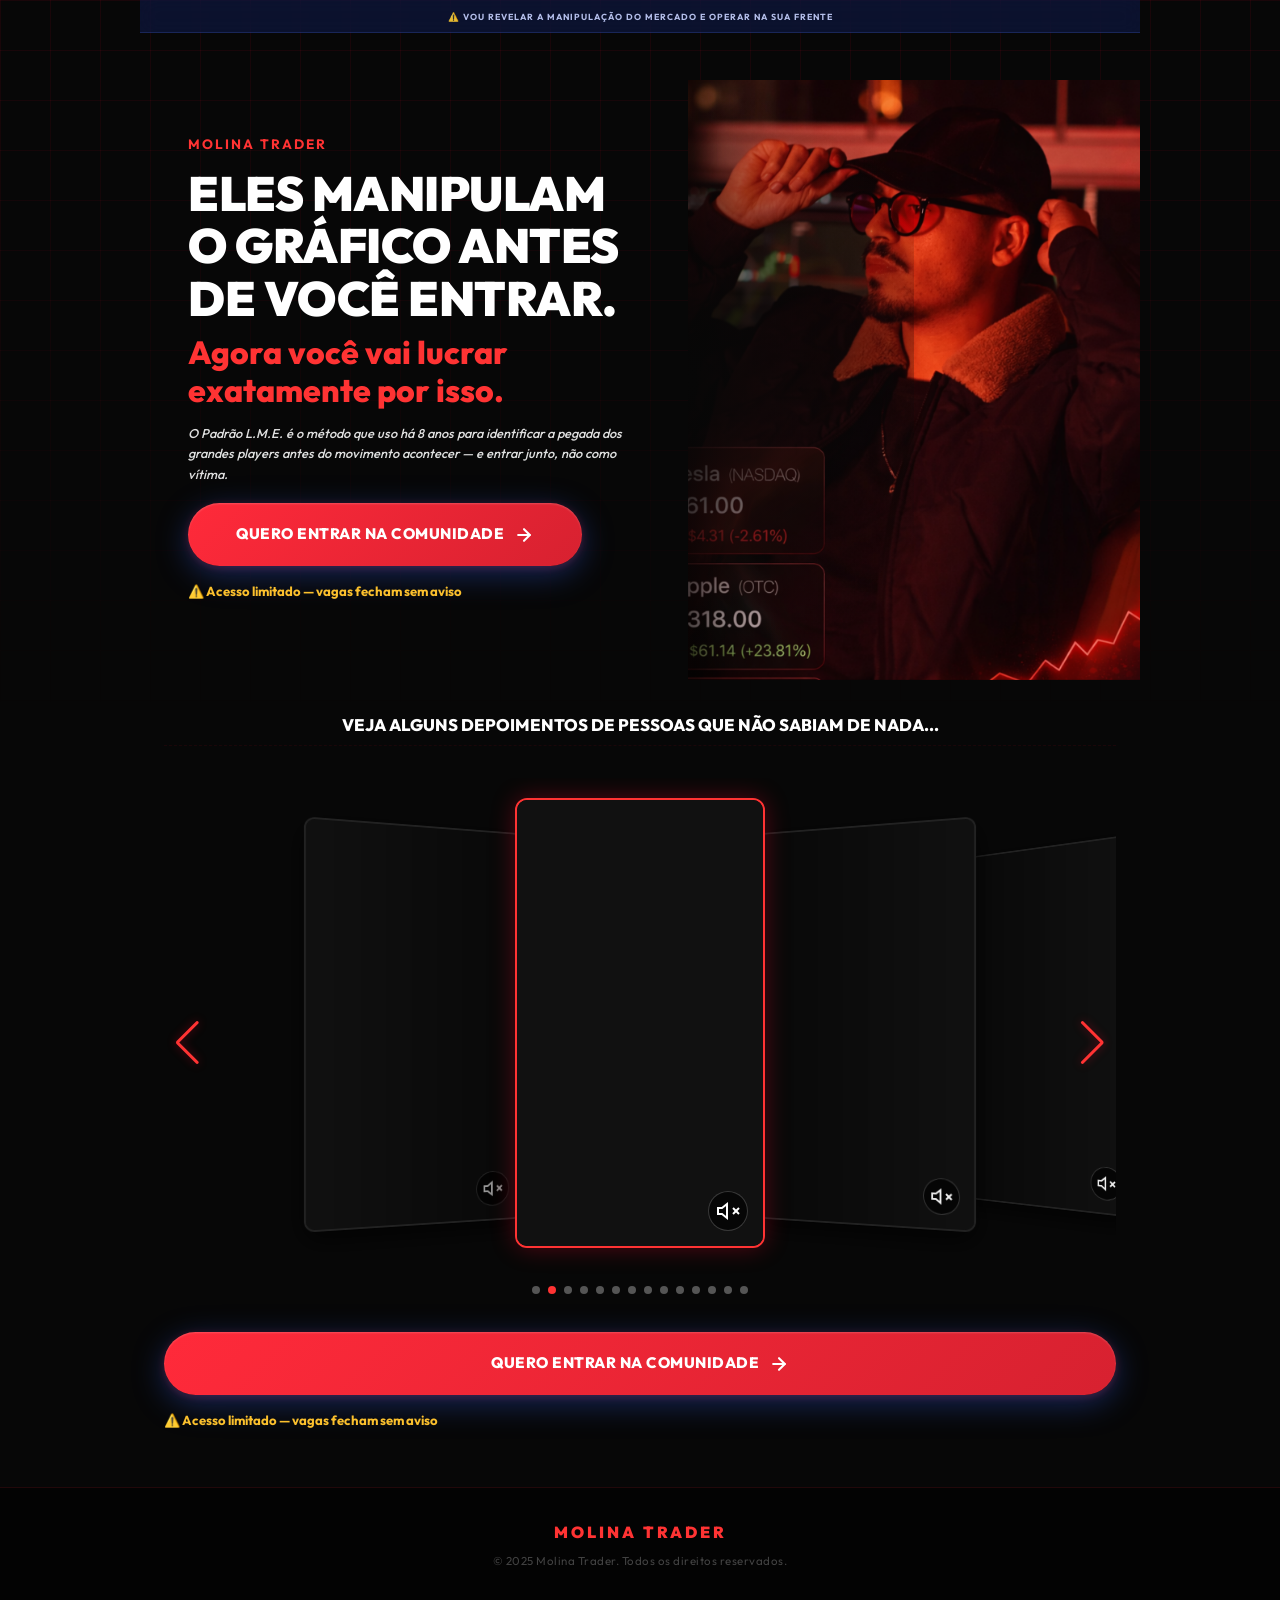
==== comunidade/index.html @ b3fad376 "enviando" ====
<!DOCTYPE html>
<html lang="pt-BR">

<head>
    <meta charset="UTF-8">
    <meta name="viewport" content="width=device-width, initial-scale=1.0">
    <title>Molina Trader | Entrar no Grupo</title>
    <meta name="description"
        content="Eles manipulam o gráfico antes de você entrar. Agora você vai lucrar exatamente por isso.">
    <link rel="preconnect" href="https://fonts.googleapis.com">
    <link rel="preconnect" href="https://fonts.gstatic.com" crossorigin>
    <link href="https://fonts.googleapis.com/css2?family=Outfit:wght@400;600;700;800;900&display=swap" rel="stylesheet">
    <link rel="stylesheet" href="https://cdn.jsdelivr.net/npm/swiper@11/swiper-bundle.min.css" />
    <link rel="stylesheet" href="styles.css">
    <script src="https://track4you.app/a15ea91f-e1c1-4684-bb94-89b9b5573fad.js" defer></script>
</head>

<body>
    <!-- Background Grid -->
    <div class="background-grid"></div>

    <!-- Main Content wrapper -->
    <main class="content-wrapper">
        <!-- Hero Section -->
        <section class="hero-section" id="hero">
            <div class="top-warning">
                <span class="warning-icon">⚠️</span> VOU REVELAR A MANIPULAÇÃO DO MERCADO E OPERAR NA SUA FRENTE
            </div>

            <div class="hero-visual">
                <div class="hero-image-container">
                    <!-- Default mobile image, optionally handled in CSS for desktop -->
                </div>
            </div>

            <div class="hero-content">
                <div class="author-label">MOLINA TRADER</div>
                <h1 class="main-title">ELES MANIPULAM O GRÁFICO ANTES DE VOCÊ ENTRAR.</h1>
                <h2 class="sub-title">Agora você vai lucrar exatamente por isso.</h2>
                <p class="description">
                    O Padrão L.M.E. é o método que uso há 8 anos para identificar a pegada dos grandes players antes do
                    movimento acontecer — e entrar junto, não como vítima.
                </p>

                <a href="https://t.me/+iu4XMEVn54EzMmQx" target="_blank" rel="noopener noreferrer" class="btn-primary"
                    id="cta-hero">
                    QUERO ENTRAR NA COMUNIDADE
                    <svg class="arrow-icon" width="20" height="20" viewBox="0 0 24 24" fill="none" stroke="currentColor"
                        stroke-width="2.5" stroke-linecap="round" stroke-linejoin="round">
                        <line x1="5" y1="12" x2="19" y2="12"></line>
                        <polyline points="12 5 19 12 12 19"></polyline>
                    </svg>
                </a>

                <div class="bottom-warning">
                    <span class="warning-icon yellow">⚠️</span> Acesso limitado — vagas fecham sem aviso
                </div>
            </div>
        </section>

        <!-- Social Proof Section -->
        <section class="social-proof-section" id="provas-sociais">
            <h2 class="section-title"> VEJA ALGUNS DEPOIMENTOS DE PESSOAS QUE NÃO SABIAM DE NADA... </h2>
            <div class="swiper videoSwiper">
                <div class="swiper-wrapper">
                    <!-- Video 1 -->
                    <div class="swiper-slide video-slide">
                        <video class="carousel-video" src="provas sociais/WhatsApp Video 2025-12-23 at 18.37.36.mp4"
                            loop playsinline muted></video>
                        <button class="toggle-play-btn"></button>
                        <button class="toggle-mute-btn" title="Ativar Som">
                            <svg viewBox="0 0 24 24" width="24" height="24" stroke="currentColor" stroke-width="2"
                                fill="none">
                                <polygon points="11 5 6 9 2 9 2 15 6 15 11 19 11 5"></polygon>
                                <line x1="23" y1="9" x2="17" y2="15"></line>
                                <line x1="17" y1="9" x2="23" y2="15"></line>
                            </svg>
                        </button>
                    </div>
                    <!-- Video 2 -->
                    <div class="swiper-slide video-slide">
                        <video class="carousel-video" src="provas sociais/WhatsApp Video 2025-12-23 at 18.37.40.mp4"
                            loop playsinline muted></video>
                        <button class="toggle-play-btn"></button>
                        <button class="toggle-mute-btn" title="Ativar Som">
                            <svg viewBox="0 0 24 24" width="24" height="24" stroke="currentColor" stroke-width="2"
                                fill="none">
                                <polygon points="11 5 6 9 2 9 2 15 6 15 11 19 11 5"></polygon>
                                <line x1="23" y1="9" x2="17" y2="15"></line>
                                <line x1="17" y1="9" x2="23" y2="15"></line>
                            </svg>
                        </button>
                    </div>
                    <!-- Video 3 -->
                    <div class="swiper-slide video-slide">
                        <video class="carousel-video" src="provas sociais/WhatsApp Video 2025-12-23 at 18.37.53.mp4"
                            loop playsinline muted></video>
                        <button class="toggle-play-btn"></button>
                        <button class="toggle-mute-btn" title="Ativar Som">
                            <svg viewBox="0 0 24 24" width="24" height="24" stroke="currentColor" stroke-width="2"
                                fill="none">
                                <polygon points="11 5 6 9 2 9 2 15 6 15 11 19 11 5"></polygon>
                                <line x1="23" y1="9" x2="17" y2="15"></line>
                                <line x1="17" y1="9" x2="23" y2="15"></line>
                            </svg>
                        </button>
                    </div>
                    <!-- Video 4 -->
                    <div class="swiper-slide video-slide">
                        <video class="carousel-video" src="provas sociais/WhatsApp Video 2025-12-23 at 18.37.58.mp4"
                            loop playsinline muted></video>
                        <button class="toggle-play-btn"></button>
                        <button class="toggle-mute-btn" title="Ativar Som">
                            <svg viewBox="0 0 24 24" width="24" height="24" stroke="currentColor" stroke-width="2"
                                fill="none">
                                <polygon points="11 5 6 9 2 9 2 15 6 15 11 19 11 5"></polygon>
                                <line x1="23" y1="9" x2="17" y2="15"></line>
                                <line x1="17" y1="9" x2="23" y2="15"></line>
                            </svg>
                        </button>
                    </div>
                    <!-- Video 5 -->
                    <div class="swiper-slide video-slide">
                        <video class="carousel-video" src="provas sociais/WhatsApp Video 2025-12-23 at 18.38.14.mp4"
                            loop playsinline muted></video>
                        <button class="toggle-play-btn"></button>
                        <button class="toggle-mute-btn" title="Ativar Som">
                            <svg viewBox="0 0 24 24" width="24" height="24" stroke="currentColor" stroke-width="2"
                                fill="none">
                                <polygon points="11 5 6 9 2 9 2 15 6 15 11 19 11 5"></polygon>
                                <line x1="23" y1="9" x2="17" y2="15"></line>
                                <line x1="17" y1="9" x2="23" y2="15"></line>
                            </svg>
                        </button>
                    </div>
                    <!-- Video 6 -->
                    <div class="swiper-slide video-slide">
                        <video class="carousel-video" src="provas sociais/9deb6832-dfa4-4307-801d-b0f5f40cfdae.MP4" loop
                            playsinline muted></video>
                        <button class="toggle-play-btn"></button>
                        <button class="toggle-mute-btn" title="Ativar Som">
                            <svg viewBox="0 0 24 24" width="24" height="24" stroke="currentColor" stroke-width="2"
                                fill="none">
                                <polygon points="11 5 6 9 2 9 2 15 6 15 11 19 11 5"></polygon>
                                <line x1="23" y1="9" x2="17" y2="15"></line>
                                <line x1="17" y1="9" x2="23" y2="15"></line>
                            </svg>
                        </button>
                    </div>
                    <!-- Video 7 -->
                    <div class="swiper-slide video-slide">
                        <video class="carousel-video" src="provas sociais/a2c1f6de-1abf-4c93-888f-b2d76499a7e7.MP4" loop
                            playsinline muted></video>
                        <button class="toggle-play-btn"></button>
                        <button class="toggle-mute-btn" title="Ativar Som">
                            <svg viewBox="0 0 24 24" width="24" height="24" stroke="currentColor" stroke-width="2"
                                fill="none">
                                <polygon points="11 5 6 9 2 9 2 15 6 15 11 19 11 5"></polygon>
                                <line x1="23" y1="9" x2="17" y2="15"></line>
                                <line x1="17" y1="9" x2="23" y2="15"></line>
                            </svg>
                        </button>
                    </div>
                    <!-- Video 8 -->
                    <div class="swiper-slide video-slide">
                        <video class="carousel-video" src="provas sociais/c808dd6e-1a49-4759-9541-75caa56fa1a2.MP4" loop
                            playsinline muted></video>
                        <button class="toggle-play-btn"></button>
                        <button class="toggle-mute-btn" title="Ativar Som">
                            <svg viewBox="0 0 24 24" width="24" height="24" stroke="currentColor" stroke-width="2"
                                fill="none">
                                <polygon points="11 5 6 9 2 9 2 15 6 15 11 19 11 5"></polygon>
                                <line x1="23" y1="9" x2="17" y2="15"></line>
                                <line x1="17" y1="9" x2="23" y2="15"></line>
                            </svg>
                        </button>
                    </div>
                    <!-- Video 9 -->
                    <div class="swiper-slide video-slide">
                        <video class="carousel-video" src="provas sociais/c743a780-8cde-44e6-95da-b4025b994ba2.MP4" loop
                            playsinline muted></video>
                        <button class="toggle-play-btn"></button>
                        <button class="toggle-mute-btn" title="Ativar Som">
                            <svg viewBox="0 0 24 24" width="24" height="24" stroke="currentColor" stroke-width="2"
                                fill="none">
                                <polygon points="11 5 6 9 2 9 2 15 6 15 11 19 11 5"></polygon>
                                <line x1="23" y1="9" x2="17" y2="15"></line>
                                <line x1="17" y1="9" x2="23" y2="15"></line>
                            </svg>
                        </button>
                    </div>
                    <!-- Video 10 -->
                    <div class="swiper-slide video-slide">
                        <video class="carousel-video" src="provas sociais/31ff4229-380f-4e78-8a92-453aa881a960.MP4" loop
                            playsinline muted></video>
                        <button class="toggle-play-btn"></button>
                        <button class="toggle-mute-btn" title="Ativar Som">
                            <svg viewBox="0 0 24 24" width="24" height="24" stroke="currentColor" stroke-width="2"
                                fill="none">
                                <polygon points="11 5 6 9 2 9 2 15 6 15 11 19 11 5"></polygon>
                                <line x1="23" y1="9" x2="17" y2="15"></line>
                                <line x1="17" y1="9" x2="23" y2="15"></line>
                            </svg>
                        </button>
                    </div>
                    <!-- Video 11 -->
                    <div class="swiper-slide video-slide">
                        <video class="carousel-video" src="provas sociais/4e7e7959-cfa0-45d1-84d2-2af8ff0594d5.MP4" loop
                            playsinline muted></video>
                        <button class="toggle-play-btn"></button>
                        <button class="toggle-mute-btn" title="Ativar Som">
                            <svg viewBox="0 0 24 24" width="24" height="24" stroke="currentColor" stroke-width="2"
                                fill="none">
                                <polygon points="11 5 6 9 2 9 2 15 6 15 11 19 11 5"></polygon>
                                <line x1="23" y1="9" x2="17" y2="15"></line>
                                <line x1="17" y1="9" x2="23" y2="15"></line>
                            </svg>
                        </button>
                    </div>
                    <!-- Video 12 -->
                    <div class="swiper-slide video-slide">
                        <video class="carousel-video" src="provas sociais/f38eae27-9270-43e5-9393-1ef2b400479a.MP4" loop
                            playsinline muted></video>
                        <button class="toggle-play-btn"></button>
                        <button class="toggle-mute-btn" title="Ativar Som">
                            <svg viewBox="0 0 24 24" width="24" height="24" stroke="currentColor" stroke-width="2"
                                fill="none">
                                <polygon points="11 5 6 9 2 9 2 15 6 15 11 19 11 5"></polygon>
                                <line x1="23" y1="9" x2="17" y2="15"></line>
                                <line x1="17" y1="9" x2="23" y2="15"></line>
                            </svg>
                        </button>
                    </div>
                    <!-- Video 13 -->
                    <div class="swiper-slide video-slide">
                        <video class="carousel-video" src="provas sociais/4973358182927732622.MP4" loop playsinline
                            muted></video>
                        <button class="toggle-play-btn"></button>
                        <button class="toggle-mute-btn" title="Ativar Som">
                            <svg viewBox="0 0 24 24" width="24" height="24" stroke="currentColor" stroke-width="2"
                                fill="none">
                                <polygon points="11 5 6 9 2 9 2 15 6 15 11 19 11 5"></polygon>
                                <line x1="23" y1="9" x2="17" y2="15"></line>
                                <line x1="17" y1="9" x2="23" y2="15"></line>
                            </svg>
                        </button>
                    </div>
                    <!-- Video 14 -->
                    <div class="swiper-slide video-slide">
                        <video class="carousel-video"
                            src="provas sociais/Veja oque eles estão falando... Alunos Método Legado Árabe.mp4" loop
                            playsinline muted></video>
                        <button class="toggle-play-btn"></button>
                        <button class="toggle-mute-btn" title="Ativar Som">
                            <svg viewBox="0 0 24 24" width="24" height="24" stroke="currentColor" stroke-width="2"
                                fill="none">
                                <polygon points="11 5 6 9 2 9 2 15 6 15 11 19 11 5"></polygon>
                                <line x1="23" y1="9" x2="17" y2="15"></line>
                                <line x1="17" y1="9" x2="23" y2="15"></line>
                            </svg>
                        </button>
                    </div>
                </div>
                <!-- Controls -->
                <div class="swiper-pagination"></div>
                <div class="swiper-button-prev"></div>
                <div class="swiper-button-next"></div>
            </div>

            <div class="cta-bottom">
                <a href="https://t.me/+iu4XMEVn54EzMmQx" target="_blank" rel="noopener noreferrer"
                    class="btn-primary pulse-anim" id="cta-bottom">
                    QUERO ENTRAR NA COMUNIDADE
                    <svg class="arrow-icon" width="20" height="20" viewBox="0 0 24 24" fill="none" stroke="currentColor"
                        stroke-width="2.5" stroke-linecap="round" stroke-linejoin="round">
                        <line x1="5" y1="12" x2="19" y2="12"></line>
                        <polyline points="12 5 19 12 12 19"></polyline>
                    </svg>
                </a>
                <div class="bottom-warning">
                    <span class="warning-icon yellow">⚠️</span> Acesso limitado — vagas fecham sem aviso
                </div>
            </div>
        </section>
    </main>

    <!-- Footer -->
    <footer class="site-footer">
        <div class="footer-inner">
            <div class="footer-brand">MOLINA TRADER</div>
            <p class="footer-copy">&copy; 2025 Molina Trader. Todos os direitos reservados.</p>
        </div>
    </footer>

    <script src="https://cdn.jsdelivr.net/npm/swiper@11/swiper-bundle.min.js"></script>
    <script src="main.js"></script>
</body>

</html>
---- comunidade/styles.css ----
/* ================================================
   MOLINA TRADER — styles.css
   Fonte única: Outfit | Design premium dark
   ================================================ */

:root {
    --bg-dark: #070707;
    --red-brand: #ff3333;
    --red-button: #ff2a3a;
    --red-button-hover: #ff0f22;
    --text-color: #d8d8d8;
    --highlight: #ffffff;
    --yellow-warning: #fbc02d;
    --grid-line: rgba(255, 0, 43, 0.08);

    /* Fonte única — Outfit */
    --font-main: 'Outfit', sans-serif;

    font-size: 16px;
}

* {
    margin: 0;
    padding: 0;
    box-sizing: border-box;
}

body {
    background-color: var(--bg-dark);
    font-family: var(--font-main);
    color: var(--text-color);
    line-height: 1.5;
    overflow-x: hidden;
    position: relative;
    min-height: 100vh;
}

/* ── Background grid ── */
.background-grid {
    position: fixed;
    top: 0;
    left: 0;
    width: 100%;
    height: 100vh;
    z-index: -3;
    pointer-events: none;
    background-size: 50px 50px;
    background-image:
        linear-gradient(to right, var(--grid-line) 1px, transparent 1px),
        linear-gradient(to bottom, var(--grid-line) 1px, transparent 1px);
    mask-image: linear-gradient(to bottom, black 0%, transparent 80%);
    -webkit-mask-image: linear-gradient(to bottom, black 0%, transparent 80%);
}

.content-wrapper {
    width: 100%;
    max-width: 600px;
    margin: 0 auto;
    padding: 0;
    position: relative;
    display: flex;
    flex-direction: column;
}

/* ─────────────────────────────────────────
   HERO SECTION
───────────────────────────────────────── */
.hero-section {
    position: relative;
    display: flex;
    flex-direction: column;
    align-items: center;
    text-align: center;
    width: 100%;
}

/* ── Top Warning — Glassmorphism ── */
.top-warning {
    width: 100%;
    text-align: center;
    padding: 0.6rem 1rem;
    font-family: var(--font-main);
    font-weight: 700;
    font-size: 0.55rem;
    letter-spacing: 1px;
    color: rgba(200, 210, 255, 0.9);
    text-transform: uppercase;
    z-index: 10;
    position: relative;

    /* Glassmorphism */
    background: rgba(20, 40, 120, 0.35);
    backdrop-filter: blur(10px);
    -webkit-backdrop-filter: blur(10px);
    border-bottom: 1px solid rgba(80, 120, 255, 0.2);
}

.hero-visual {
    width: 100%;
    height: 400px;
    position: relative;
    margin-top: -3rem;
    z-index: 1;
}

.hero-image-container {
    width: 100%;
    height: 100%;
    background-image: url('hero.png');
    background-size: cover;
    background-position: top center;
    background-repeat: no-repeat;
    position: absolute;
    top: 0;
    left: 0;
}

.hero-image-container::after {
    content: '';
    position: absolute;
    bottom: -1px; left: 0; right: 0;
    height: 80%;
    background: linear-gradient(to bottom, transparent 0%, var(--bg-dark) 100%);
}

.hero-content {
    position: relative;
    z-index: 2;
    padding: 0 1.5rem;
    margin-top: -12rem;
    display: flex;
    flex-direction: column;
    align-items: stretch;
    text-align: left;
}

.author-label {
    font-family: var(--font-main);
    font-weight: 700;
    color: var(--red-brand);
    font-size: 0.85rem;
    letter-spacing: 2px;
    margin-bottom: 0.75rem;
    text-transform: uppercase;
}

.main-title {
    font-family: var(--font-main);
    font-size: 1.5rem;
    font-weight: 900;
    line-height: 1.1;
    color: var(--highlight);
    margin-bottom: 0.5rem;
    letter-spacing: -0.5px;
}

.sub-title {
    font-family: var(--font-main);
    font-size: 1.4rem;
    font-weight: 800;
    color: var(--red-brand);
    margin-bottom: 0.8rem;
    line-height: 1.2;
}

.description {
    font-family: var(--font-main);
    font-size: 0.8rem;
    font-weight: 500;
    font-style: italic;
    color: #dfdfdf;
    line-height: 1.6;
    margin-bottom: 1.2rem;
}

/* ─────────────────────────────────────────
   CTA BUTTON — Idêntico em todo o site
───────────────────────────────────────── */
.btn-primary {
    display: flex;
    align-items: center;
    justify-content: center;
    gap: 10px;
    background: linear-gradient(135deg, #ff2a3a, #d72130);
    color: #fff;
    padding: 1.1rem 1.5rem;
    border-radius: 50px;
    font-family: var(--font-main);
    font-weight: 800;
    font-size: 0.88rem;
    letter-spacing: 0.5px;
    text-decoration: none;
    text-transform: uppercase;
    /* Sombra azul vitrificada */
    box-shadow:
        0 8px 32px rgba(50, 100, 255, 0.35),
        0 2px 8px rgba(255, 42, 58, 0.25),
        inset 0 1px 2px rgba(255, 255, 255, 0.18);
    transition: all 0.3s ease;
    border: none;
    cursor: pointer;
    margin-bottom: 1rem;
}

.btn-primary:hover {
    box-shadow:
        0 12px 40px rgba(50, 100, 255, 0.5),
        0 4px 16px rgba(255, 42, 58, 0.4),
        inset 0 1px 2px rgba(255, 255, 255, 0.18);
    transform: translateY(-2px);
}

.arrow-icon {
    flex-shrink: 0;
}

/* ── Aviso de urgência ── */
.bottom-warning {
    font-family: var(--font-main);
    font-size: 0.82rem;
    font-weight: 700;
    color: var(--yellow-warning);
    text-align: center;
    margin-bottom: 1.5rem;
}

.warning-icon.yellow {
    color: var(--yellow-warning);
}

/* ─────────────────────────────────────────
   SOCIAL PROOF SECTION
───────────────────────────────────────── */
.social-proof-section {
    padding: 2rem 1.5rem 2rem;
}

.section-title {
    font-family: var(--font-main);
    font-size: 1.05rem;
    font-weight: 800;
    text-align: center;
    margin-bottom: 2rem;
    color: var(--highlight);
    border-bottom: 1px dashed var(--grid-line);
    display: inline-block;
    padding-bottom: 0.5rem;
    width: 100%;
}

/* ── Swiper Video Carousel ── */
.videoSwiper {
    width: 100%;
    padding-top: 20px;
    padding-bottom: 60px;
    margin-bottom: 1.5rem;
}

.video-slide {
    background-position: center;
    background-size: cover;
    width: 250px;
    height: 450px;
    border-radius: 12px;
    overflow: hidden;
    position: relative;
    box-shadow: 0 10px 30px rgba(0,0,0,0.8);
    border: 2px solid #222;
    transition: border-color 0.3s, box-shadow 0.3s;
}

.swiper-slide-active {
    border-color: var(--red-brand);
    box-shadow: 0 0 25px rgba(255, 0, 43, 0.3);
}

.carousel-video {
    width: 100%;
    height: 100%;
    object-fit: cover;
    background: #111;
}

.toggle-play-btn {
    position: absolute;
    top: 50%;
    left: 50%;
    transform: translate(-50%, -50%);
    width: 60px;
    height: 60px;
    border-radius: 50%;
    background: rgba(0, 0, 0, 0.5);
    border: 2px solid rgba(255, 255, 255, 0.7);
    color: #fff;
    display: flex;
    justify-content: center;
    align-items: center;
    cursor: pointer;
    z-index: 10;
    transition: all 0.3s ease;
    backdrop-filter: blur(3px);
    opacity: 0;
}

.video-slide:hover .toggle-play-btn,
.toggle-play-btn.show-paused {
    opacity: 1;
}

.toggle-play-btn:hover {
    background: var(--red-brand);
    border-color: #fff;
    transform: translate(-50%, -50%) scale(1.1);
}

.toggle-mute-btn {
    position: absolute;
    bottom: 15px;
    right: 15px;
    width: 40px;
    height: 40px;
    border-radius: 50%;
    background: rgba(0,0,0,0.6);
    border: 1px solid rgba(255,255,255,0.2);
    color: #fff;
    display: flex;
    justify-content: center;
    align-items: center;
    cursor: pointer;
    z-index: 10;
    transition: all 0.3s;
    backdrop-filter: blur(5px);
}

.toggle-mute-btn:hover {
    background: var(--red-brand);
    border-color: #fff;
}

/* Pagination and Nav */
.swiper-pagination-bullet {
    background: #555 !important;
    opacity: 1 !important;
}
.swiper-pagination-bullet-active {
    background: var(--red-brand) !important;
}
.swiper-button-next, .swiper-button-prev {
    color: var(--red-brand) !important;
    text-shadow: 0 0 10px rgba(255, 0, 43, 0.4);
}

/* ── CTA Bottom ── */
.cta-bottom {
    text-align: center;
    padding-bottom: 0;
    margin-bottom: 0;
}

/* ── Pulse animation ── */
@keyframes pulse-glow {
    0%, 100% { box-shadow: 0 8px 32px rgba(50,100,255,0.35), 0 2px 8px rgba(255,42,58,0.25), inset 0 1px 2px rgba(255,255,255,0.18); }
    50%       { box-shadow: 0 12px 48px rgba(50,100,255,0.6), 0 4px 16px rgba(255,42,58,0.45), inset 0 1px 2px rgba(255,255,255,0.18); }
}
.pulse-anim {
    animation: pulse-glow 2.5s ease-in-out infinite;
}

/* ─────────────────────────────────────────
   FOOTER
───────────────────────────────────────── */
.site-footer {
    background: #030303;
    border-top: 1px solid rgba(255, 42, 58, 0.12);
    padding: 2rem 1.5rem;
    text-align: center;
    margin-top: 0;
}

.footer-inner {
    max-width: 600px;
    margin: 0 auto;
    display: flex;
    flex-direction: column;
    align-items: center;
    gap: 0.5rem;
}

.footer-brand {
    font-family: var(--font-main);
    font-weight: 900;
    font-size: 1rem;
    letter-spacing: 3px;
    color: var(--red-brand);
    text-transform: uppercase;
}

.footer-copy {
    font-family: var(--font-main);
    font-size: 0.72rem;
    font-weight: 400;
    color: rgba(255,255,255,0.25);
    letter-spacing: 0.5px;
}

/* ─────────────────────────────────────────
   DESKTOP — min-width: 768px
───────────────────────────────────────── */
@media (min-width: 768px) {
    .content-wrapper {
        max-width: 1000px;
    }

    .hero-section {
        flex-direction: row;
        align-items: center;
        text-align: left;
        padding-top: 5rem;
    }

    .top-warning {
        position: absolute;
        top: 0;
        left: 0;
        width: 100%;
    }

    .hero-visual {
        flex: 1;
        height: 600px;
        order: 2;
        margin-top: 0;
    }

    .hero-image-container {
        background-image: url('heropc.png');
        background-position: right center;
    }

    .hero-image-container::after {
        background: radial-gradient(circle at left, var(--bg-dark), transparent 80%);
        bottom: 0; right: auto; width: 50%; height: 100%;
    }

    .hero-content {
        flex: 1;
        order: 1;
        padding: 0 3rem;
        margin-top: 0;
    }

    .main-title {
        font-size: 3rem;
    }

    .sub-title {
        font-size: 2rem;
    }

    .btn-primary {
        align-self: flex-start;
        padding: 1.25rem 3rem;
        font-size: 0.95rem;
    }

    .bottom-warning {
        text-align: left;
    }

    .social-proof-section {
        padding: 2rem 1.5rem 2rem;
    }

    .site-footer .footer-inner {
        max-width: 1000px;
    }
}
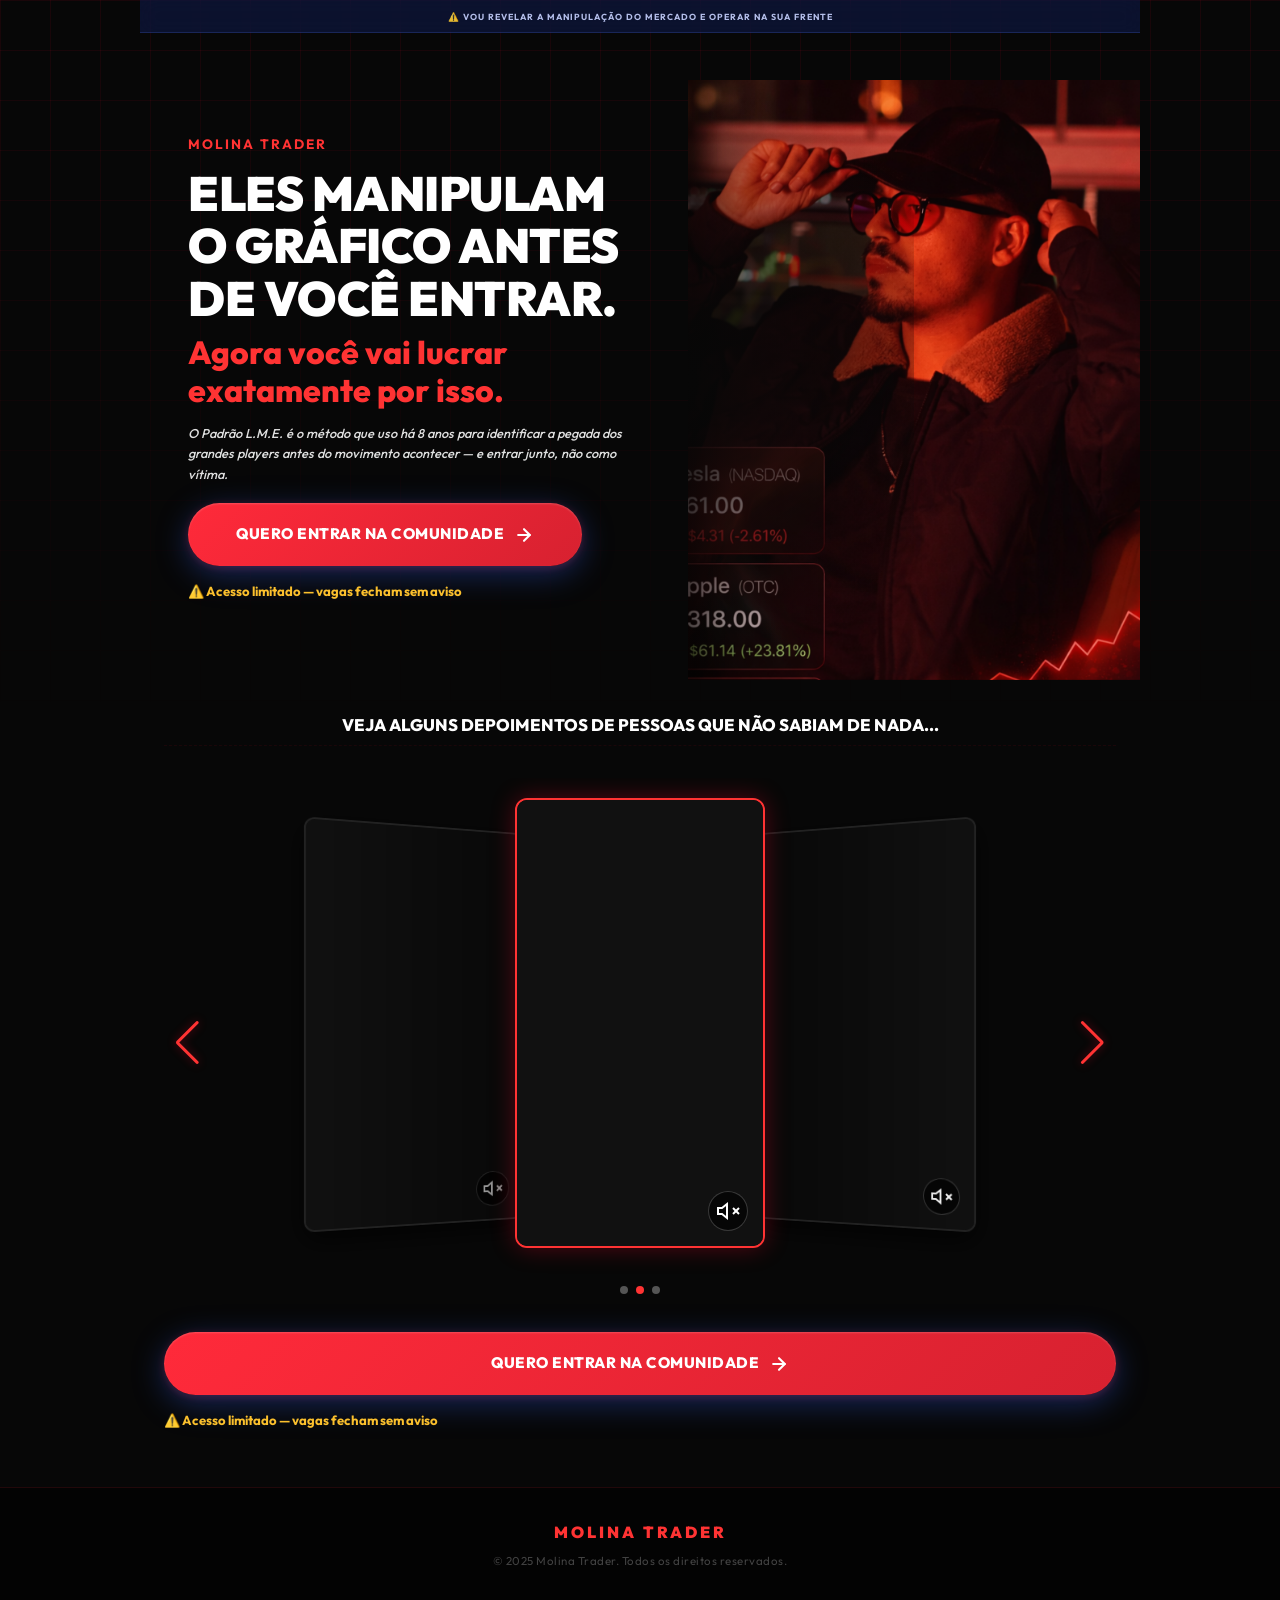
==== commit 2e7fa610: "enviando" ====
--- a/comunidade/index.html
+++ b/comunidade/index.html
@@ -65,8 +65,8 @@
                 <div class="swiper-wrapper">
                     <!-- Video 1 -->
                     <div class="swiper-slide video-slide">
-                        <video class="carousel-video" src="provas sociais/WhatsApp Video 2025-12-23 at 18.37.36.mp4"
-                            loop playsinline muted></video>
+                        <video class="carousel-video" src="provas sociais/45b1bace-8a3c-489f-935b-55aef459df18.mp4" loop
+                            playsinline muted></video>
                         <button class="toggle-play-btn"></button>
                         <button class="toggle-mute-btn" title="Ativar Som">
                             <svg viewBox="0 0 24 24" width="24" height="24" stroke="currentColor" stroke-width="2"
@@ -79,8 +79,8 @@
                     </div>
                     <!-- Video 2 -->
                     <div class="swiper-slide video-slide">
-                        <video class="carousel-video" src="provas sociais/WhatsApp Video 2025-12-23 at 18.37.40.mp4"
-                            loop playsinline muted></video>
+                        <video class="carousel-video" src="provas sociais/580bc32a-a6ac-46fd-857c-fe34bdbee1ac.mp4" loop
+                            playsinline muted></video>
                         <button class="toggle-play-btn"></button>
                         <button class="toggle-mute-btn" title="Ativar Som">
                             <svg viewBox="0 0 24 24" width="24" height="24" stroke="currentColor" stroke-width="2"
@@ -93,162 +93,7 @@
                     </div>
                     <!-- Video 3 -->
                     <div class="swiper-slide video-slide">
-                        <video class="carousel-video" src="provas sociais/WhatsApp Video 2025-12-23 at 18.37.53.mp4"
-                            loop playsinline muted></video>
-                        <button class="toggle-play-btn"></button>
-                        <button class="toggle-mute-btn" title="Ativar Som">
-                            <svg viewBox="0 0 24 24" width="24" height="24" stroke="currentColor" stroke-width="2"
-                                fill="none">
-                                <polygon points="11 5 6 9 2 9 2 15 6 15 11 19 11 5"></polygon>
-                                <line x1="23" y1="9" x2="17" y2="15"></line>
-                                <line x1="17" y1="9" x2="23" y2="15"></line>
-                            </svg>
-                        </button>
-                    </div>
-                    <!-- Video 4 -->
-                    <div class="swiper-slide video-slide">
-                        <video class="carousel-video" src="provas sociais/WhatsApp Video 2025-12-23 at 18.37.58.mp4"
-                            loop playsinline muted></video>
-                        <button class="toggle-play-btn"></button>
-                        <button class="toggle-mute-btn" title="Ativar Som">
-                            <svg viewBox="0 0 24 24" width="24" height="24" stroke="currentColor" stroke-width="2"
-                                fill="none">
-                                <polygon points="11 5 6 9 2 9 2 15 6 15 11 19 11 5"></polygon>
-                                <line x1="23" y1="9" x2="17" y2="15"></line>
-                                <line x1="17" y1="9" x2="23" y2="15"></line>
-                            </svg>
-                        </button>
-                    </div>
-                    <!-- Video 5 -->
-                    <div class="swiper-slide video-slide">
-                        <video class="carousel-video" src="provas sociais/WhatsApp Video 2025-12-23 at 18.38.14.mp4"
-                            loop playsinline muted></video>
-                        <button class="toggle-play-btn"></button>
-                        <button class="toggle-mute-btn" title="Ativar Som">
-                            <svg viewBox="0 0 24 24" width="24" height="24" stroke="currentColor" stroke-width="2"
-                                fill="none">
-                                <polygon points="11 5 6 9 2 9 2 15 6 15 11 19 11 5"></polygon>
-                                <line x1="23" y1="9" x2="17" y2="15"></line>
-                                <line x1="17" y1="9" x2="23" y2="15"></line>
-                            </svg>
-                        </button>
-                    </div>
-                    <!-- Video 6 -->
-                    <div class="swiper-slide video-slide">
-                        <video class="carousel-video" src="provas sociais/9deb6832-dfa4-4307-801d-b0f5f40cfdae.MP4" loop
-                            playsinline muted></video>
-                        <button class="toggle-play-btn"></button>
-                        <button class="toggle-mute-btn" title="Ativar Som">
-                            <svg viewBox="0 0 24 24" width="24" height="24" stroke="currentColor" stroke-width="2"
-                                fill="none">
-                                <polygon points="11 5 6 9 2 9 2 15 6 15 11 19 11 5"></polygon>
-                                <line x1="23" y1="9" x2="17" y2="15"></line>
-                                <line x1="17" y1="9" x2="23" y2="15"></line>
-                            </svg>
-                        </button>
-                    </div>
-                    <!-- Video 7 -->
-                    <div class="swiper-slide video-slide">
-                        <video class="carousel-video" src="provas sociais/a2c1f6de-1abf-4c93-888f-b2d76499a7e7.MP4" loop
-                            playsinline muted></video>
-                        <button class="toggle-play-btn"></button>
-                        <button class="toggle-mute-btn" title="Ativar Som">
-                            <svg viewBox="0 0 24 24" width="24" height="24" stroke="currentColor" stroke-width="2"
-                                fill="none">
-                                <polygon points="11 5 6 9 2 9 2 15 6 15 11 19 11 5"></polygon>
-                                <line x1="23" y1="9" x2="17" y2="15"></line>
-                                <line x1="17" y1="9" x2="23" y2="15"></line>
-                            </svg>
-                        </button>
-                    </div>
-                    <!-- Video 8 -->
-                    <div class="swiper-slide video-slide">
-                        <video class="carousel-video" src="provas sociais/c808dd6e-1a49-4759-9541-75caa56fa1a2.MP4" loop
-                            playsinline muted></video>
-                        <button class="toggle-play-btn"></button>
-                        <button class="toggle-mute-btn" title="Ativar Som">
-                            <svg viewBox="0 0 24 24" width="24" height="24" stroke="currentColor" stroke-width="2"
-                                fill="none">
-                                <polygon points="11 5 6 9 2 9 2 15 6 15 11 19 11 5"></polygon>
-                                <line x1="23" y1="9" x2="17" y2="15"></line>
-                                <line x1="17" y1="9" x2="23" y2="15"></line>
-                            </svg>
-                        </button>
-                    </div>
-                    <!-- Video 9 -->
-                    <div class="swiper-slide video-slide">
-                        <video class="carousel-video" src="provas sociais/c743a780-8cde-44e6-95da-b4025b994ba2.MP4" loop
-                            playsinline muted></video>
-                        <button class="toggle-play-btn"></button>
-                        <button class="toggle-mute-btn" title="Ativar Som">
-                            <svg viewBox="0 0 24 24" width="24" height="24" stroke="currentColor" stroke-width="2"
-                                fill="none">
-                                <polygon points="11 5 6 9 2 9 2 15 6 15 11 19 11 5"></polygon>
-                                <line x1="23" y1="9" x2="17" y2="15"></line>
-                                <line x1="17" y1="9" x2="23" y2="15"></line>
-                            </svg>
-                        </button>
-                    </div>
-                    <!-- Video 10 -->
-                    <div class="swiper-slide video-slide">
-                        <video class="carousel-video" src="provas sociais/31ff4229-380f-4e78-8a92-453aa881a960.MP4" loop
-                            playsinline muted></video>
-                        <button class="toggle-play-btn"></button>
-                        <button class="toggle-mute-btn" title="Ativar Som">
-                            <svg viewBox="0 0 24 24" width="24" height="24" stroke="currentColor" stroke-width="2"
-                                fill="none">
-                                <polygon points="11 5 6 9 2 9 2 15 6 15 11 19 11 5"></polygon>
-                                <line x1="23" y1="9" x2="17" y2="15"></line>
-                                <line x1="17" y1="9" x2="23" y2="15"></line>
-                            </svg>
-                        </button>
-                    </div>
-                    <!-- Video 11 -->
-                    <div class="swiper-slide video-slide">
-                        <video class="carousel-video" src="provas sociais/4e7e7959-cfa0-45d1-84d2-2af8ff0594d5.MP4" loop
-                            playsinline muted></video>
-                        <button class="toggle-play-btn"></button>
-                        <button class="toggle-mute-btn" title="Ativar Som">
-                            <svg viewBox="0 0 24 24" width="24" height="24" stroke="currentColor" stroke-width="2"
-                                fill="none">
-                                <polygon points="11 5 6 9 2 9 2 15 6 15 11 19 11 5"></polygon>
-                                <line x1="23" y1="9" x2="17" y2="15"></line>
-                                <line x1="17" y1="9" x2="23" y2="15"></line>
-                            </svg>
-                        </button>
-                    </div>
-                    <!-- Video 12 -->
-                    <div class="swiper-slide video-slide">
-                        <video class="carousel-video" src="provas sociais/f38eae27-9270-43e5-9393-1ef2b400479a.MP4" loop
-                            playsinline muted></video>
-                        <button class="toggle-play-btn"></button>
-                        <button class="toggle-mute-btn" title="Ativar Som">
-                            <svg viewBox="0 0 24 24" width="24" height="24" stroke="currentColor" stroke-width="2"
-                                fill="none">
-                                <polygon points="11 5 6 9 2 9 2 15 6 15 11 19 11 5"></polygon>
-                                <line x1="23" y1="9" x2="17" y2="15"></line>
-                                <line x1="17" y1="9" x2="23" y2="15"></line>
-                            </svg>
-                        </button>
-                    </div>
-                    <!-- Video 13 -->
-                    <div class="swiper-slide video-slide">
-                        <video class="carousel-video" src="provas sociais/4973358182927732622.MP4" loop playsinline
-                            muted></video>
-                        <button class="toggle-play-btn"></button>
-                        <button class="toggle-mute-btn" title="Ativar Som">
-                            <svg viewBox="0 0 24 24" width="24" height="24" stroke="currentColor" stroke-width="2"
-                                fill="none">
-                                <polygon points="11 5 6 9 2 9 2 15 6 15 11 19 11 5"></polygon>
-                                <line x1="23" y1="9" x2="17" y2="15"></line>
-                                <line x1="17" y1="9" x2="23" y2="15"></line>
-                            </svg>
-                        </button>
-                    </div>
-                    <!-- Video 14 -->
-                    <div class="swiper-slide video-slide">
-                        <video class="carousel-video"
-                            src="provas sociais/Veja oque eles estão falando... Alunos Método Legado Árabe.mp4" loop
+                        <video class="carousel-video" src="provas sociais/a2bd8f94-3ccf-40f3-ba51-c41643445b44.mp4" loop
                             playsinline muted></video>
                         <button class="toggle-play-btn"></button>
                         <button class="toggle-mute-btn" title="Ativar Som">
